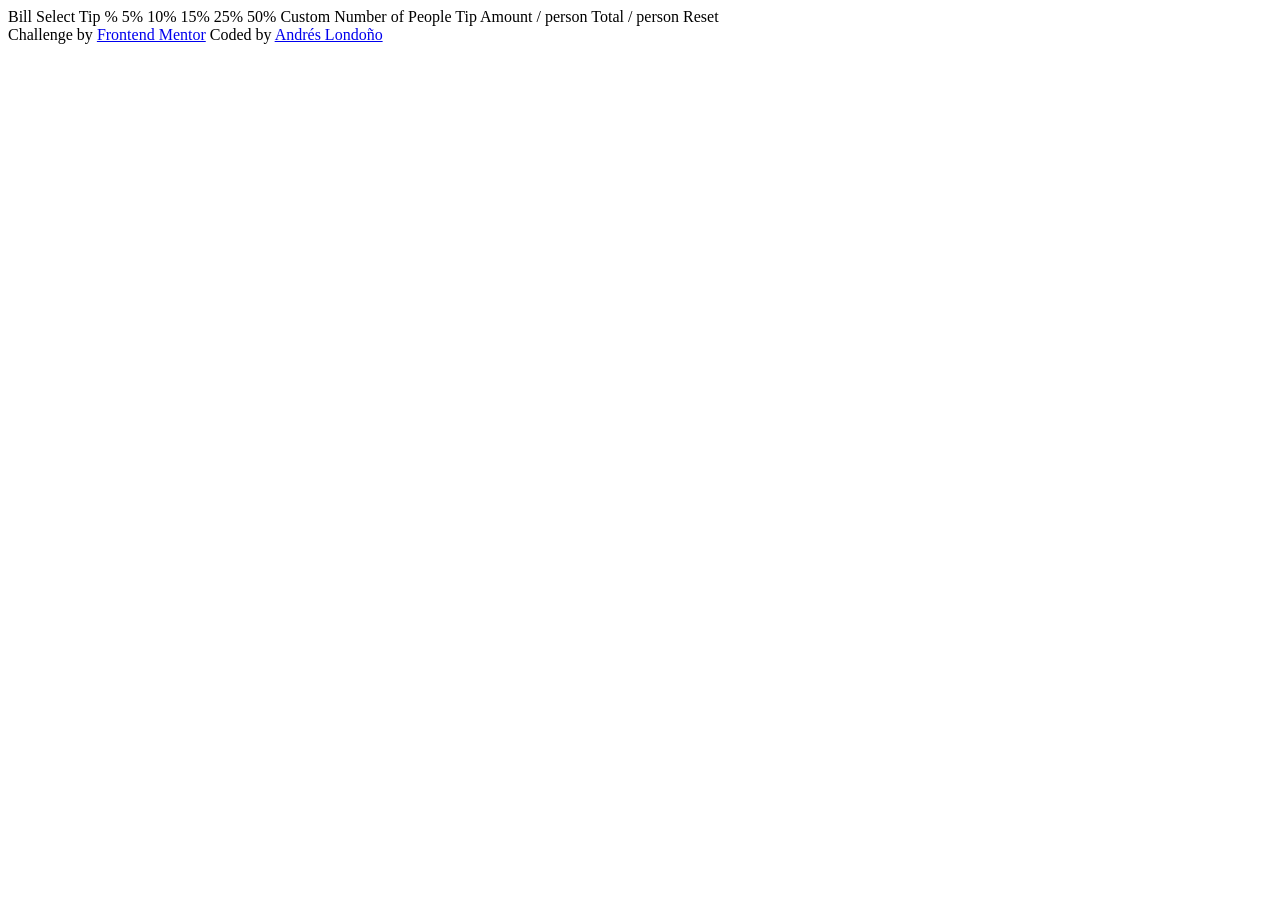
==== design/calculator.html @ 436c7199 "first commit" ====
<!DOCTYPE html>
<html lang="en">
  <head>
    <meta charset="UTF-8" />
    <meta name="viewport" content="width=device-width, initial-scale=1.0" />
    <!-- displays site properly based on user's device -->

    <link
      rel="icon"
      type="image/png"
      sizes="32x32"
      href="./images/favicon-32x32.png"
    />

    <title>Frontend Mentor | Tip calculator app</title>
  </head>
  <body>
    Bill Select Tip % 5% 10% 15% 25% 50% Custom Number of People Tip Amount /
    person Total / person Reset

    <div class="attribution">
      Challenge by
      <a href="https://www.frontendmentor.io?ref=challenge" target="_blank"
        >Frontend Mentor</a
      >
      Coded by <a href="#">Andrés Londoño</a>
    </div>
  </body>
</html>
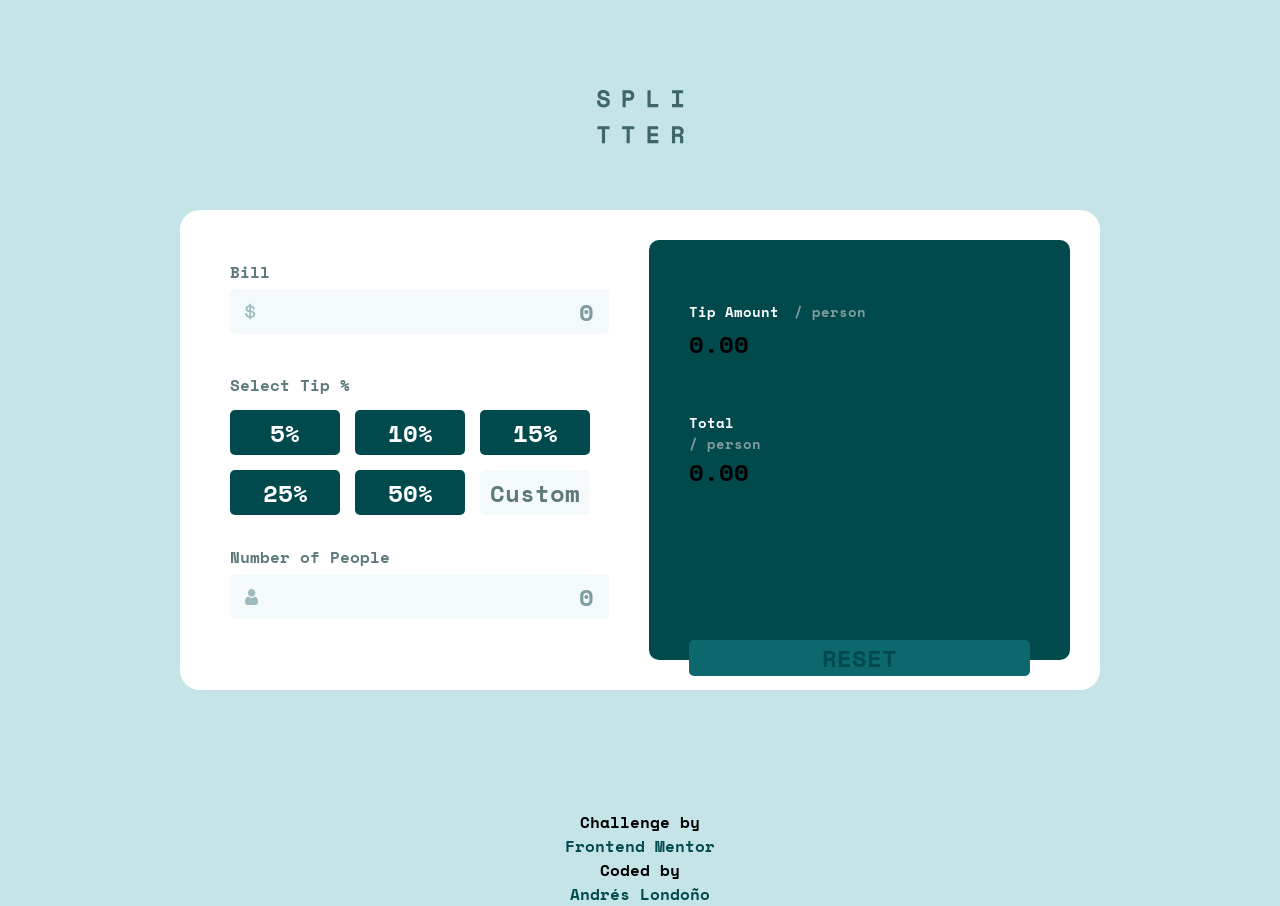
==== commit 14247117: "Desktop/Mobile" ====
--- a/design/calculator.html
+++ b/design/calculator.html
@@ -1,29 +1,82 @@
 <!DOCTYPE html>
 <html lang="en">
-  <head>
-    <meta charset="UTF-8" />
-    <meta name="viewport" content="width=device-width, initial-scale=1.0" />
-    <!-- displays site properly based on user's device -->
 
-    <link
-      rel="icon"
-      type="image/png"
-      sizes="32x32"
-      href="./images/favicon-32x32.png"
-    />
+<head>
+  <meta charset="UTF-8" />
+  <meta name="viewport" content="width=device-width, initial-scale=1.0" />
+  <link rel="icon" type="image/png" sizes="32x32" href="./images/favicon-32x32.png" />
+  <link rel="preconnect" href="https://fonts.googleapis.com" />
+  <link rel="preconnect" href="https://fonts.gstatic.com" crossorigin />
+  <link
+    href="https://fonts.googleapis.com/css2?family=Barlow+Semi+Condensed:ital,wght@0,100;0,200;0,300;0,400;0,500;0,600;0,700;0,800;0,900;1,100;1,200;1,300;1,400;1,500;1,600;1,700;1,800;1,900&family=Fraunces:ital,opsz,wght@0,9..144,100..900;1,9..144,100..900&family=Inter:ital,opsz,wght@0,14..32,100..900;1,14..32,100..900&family=Manrope:wght@200..800&family=Montserrat:ital,wght@0,100..900;1,100..900&family=Poppins:ital,wght@0,100;0,200;0,300;0,400;0,500;0,600;0,700;0,800;0,900;1,100;1,200;1,300;1,400;1,500;1,600;1,700;1,800;1,900&family=Space+Mono:ital,wght@0,400;0,700;1,400;1,700&display=swap"
+    rel="stylesheet" />
+  <link rel="stylesheet" href="./css/style.css" />
+  <title>Frontend Mentor | Tip calculator app</title>
+</head>
 
-    <title>Frontend Mentor | Tip calculator app</title>
-  </head>
-  <body>
-    Bill Select Tip % 5% 10% 15% 25% 50% Custom Number of People Tip Amount /
-    person Total / person Reset
+<body>
 
-    <div class="attribution">
-      Challenge by
-      <a href="https://www.frontendmentor.io?ref=challenge" target="_blank"
-        >Frontend Mentor</a
-      >
-      Coded by <a href="#">Andrés Londoño</a>
+  <div class="logo">
+    <img src="../images/logo.svg" alt="" />
+  </div>
+
+  <div class="container">
+
+    <div class="container_one">
+
+      </form>
+
+      <div class="bill">
+        <label>Bill</label>
+        <input class="amount" placeholder="0" type="text">
+      </div>
+
+      <label for="bill" class="select_tip">Select Tip %</label>
+
+      <div class="percents">
+        <button>5%</button>
+        <button>10%</button>
+        <button>15%</button>
+        <button>25%</button>
+        <button>50%</button>
+        <button class="custom">Custom</button>
+      </div>
+
+      <div class="number_of_people">
+        <label for="number_of_people">Number of People</label>
+        <input class="people" placeholder="0" type="text">
+
+      </div>
+
     </div>
-  </body>
-</html>
+
+    <div class="container_two">
+
+      <div class="t_a_p_p">
+        <div class="test">
+          <label class="tip_amount">Tip Amount</label>
+          <label class="per_person">/ person</label>
+        </div>
+        <span>0.00</span>
+      </div>
+
+      <div class="t_p_p">
+        <label class="total">Total</label>
+        <label class="per_person">/ person</label>
+        <span>0.00</span>
+      </div>
+
+      <button class="reset">RESET</button>
+    </div>
+
+  </div>
+
+  <div class="attribution">
+    Challenge by
+    <a href="https://www.frontendmentor.io/challenges/tip-calculator-app-ugJNGbJUX" target="_blank">Frontend Mentor</a>
+    Coded by
+    <a href="https://github.com/andreslondono00/tip-calculator-app">Andrés Londoño</a>
+  </div>
+</body>
+
+</html>
--- a/design/css/style.css
+++ b/design/css/style.css
@@ -0,0 +1,3 @@
+@import url(./reset.css);
+@import url(./calculator.css);
+@import url(./mobile.css);
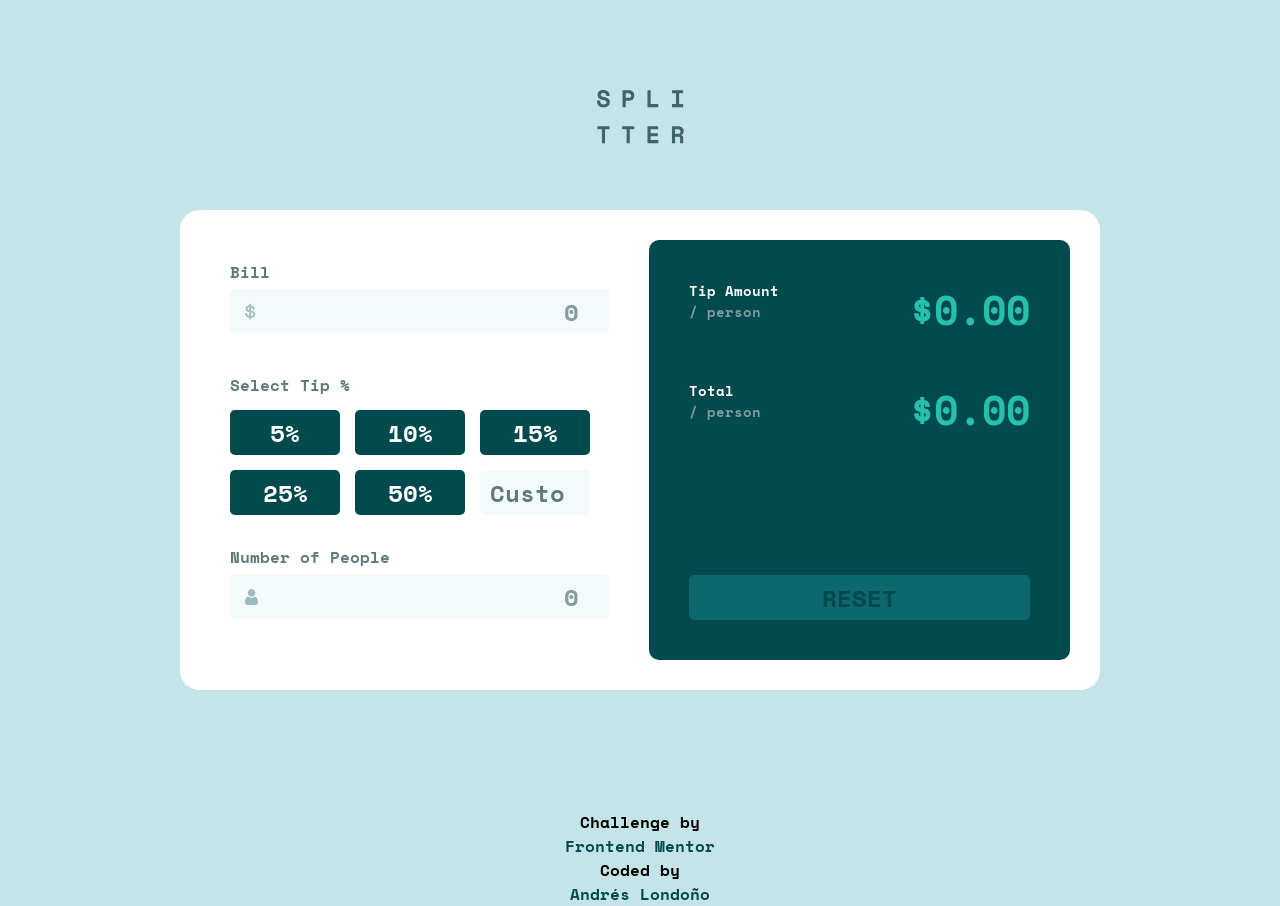
==== commit 2277e50c: "Desktop/Mobile" ====
--- a/design/calculator.html
+++ b/design/calculator.html
@@ -28,23 +28,26 @@
 
       <div class="bill">
         <label>Bill</label>
-        <input class="amount" placeholder="0" type="text">
+        <input type="number" class="amount" placeholder="0" min="0" />
       </div>
 
       <label for="bill" class="select_tip">Select Tip %</label>
 
       <div class="percents">
-        <button>5%</button>
-        <button>10%</button>
-        <button>15%</button>
-        <button>25%</button>
-        <button>50%</button>
-        <button class="custom">Custom</button>
+        <button id="5_percent">5%</button>
+        <button id="10_percent">10%</button>
+        <button id="15_percent">15%</button>
+        <button id="25_percent">25%</button>
+        <button id="50_percent">50%</button>
+        <input type="number" class="custom" placeholder="Custom" min="0" max="100" />
       </div>
 
       <div class="number_of_people">
-        <label for="number_of_people">Number of People</label>
-        <input class="people" placeholder="0" type="text">
+        <div class="cant_be_zero_error">
+          <label for="number_of_people">Number of People</label>
+          <label for="cant_be_zero" class="cant_be_zero">Can't be zero</label>
+        </div>
+        <input type="number" class="people" placeholder="0" min="0" />
 
       </div>
 
@@ -52,21 +55,29 @@
 
     <div class="container_two">
 
-      <div class="t_a_p_p">
-        <div class="test">
-          <label class="tip_amount">Tip Amount</label>
+      <div class="tip_container">
+        <div class="text">
+          <label class="tip_amount_per_person">Tip Amount</label>
           <label class="per_person">/ person</label>
         </div>
-        <span>0.00</span>
+        <div class="tip">
+          <span>$</span>
+          <span id="tip_amount">0.00</span>
+        </div>
       </div>
 
-      <div class="t_p_p">
-        <label class="total">Total</label>
-        <label class="per_person">/ person</label>
-        <span>0.00</span>
+      <div class="tip_container">
+        <div class="text">
+          <label class="tip_amount_per_person">Total</label>
+          <label class="per_person">/ person</label>
+        </div>
+        <div class="tip">
+          <span>$</span>
+          <span id="total">0.00</span>
+        </div>
       </div>
 
-      <button class="reset">RESET</button>
+      <button id="reset" class="reset" onclick="onResetClick()">RESET</button>
     </div>
 
   </div>
@@ -77,6 +88,7 @@
     Coded by
     <a href="https://github.com/andreslondono00/tip-calculator-app">Andrés Londoño</a>
   </div>
+  <script type="text/javascript" src="./js/calculator.js"></script>
 </body>
 
 </html>
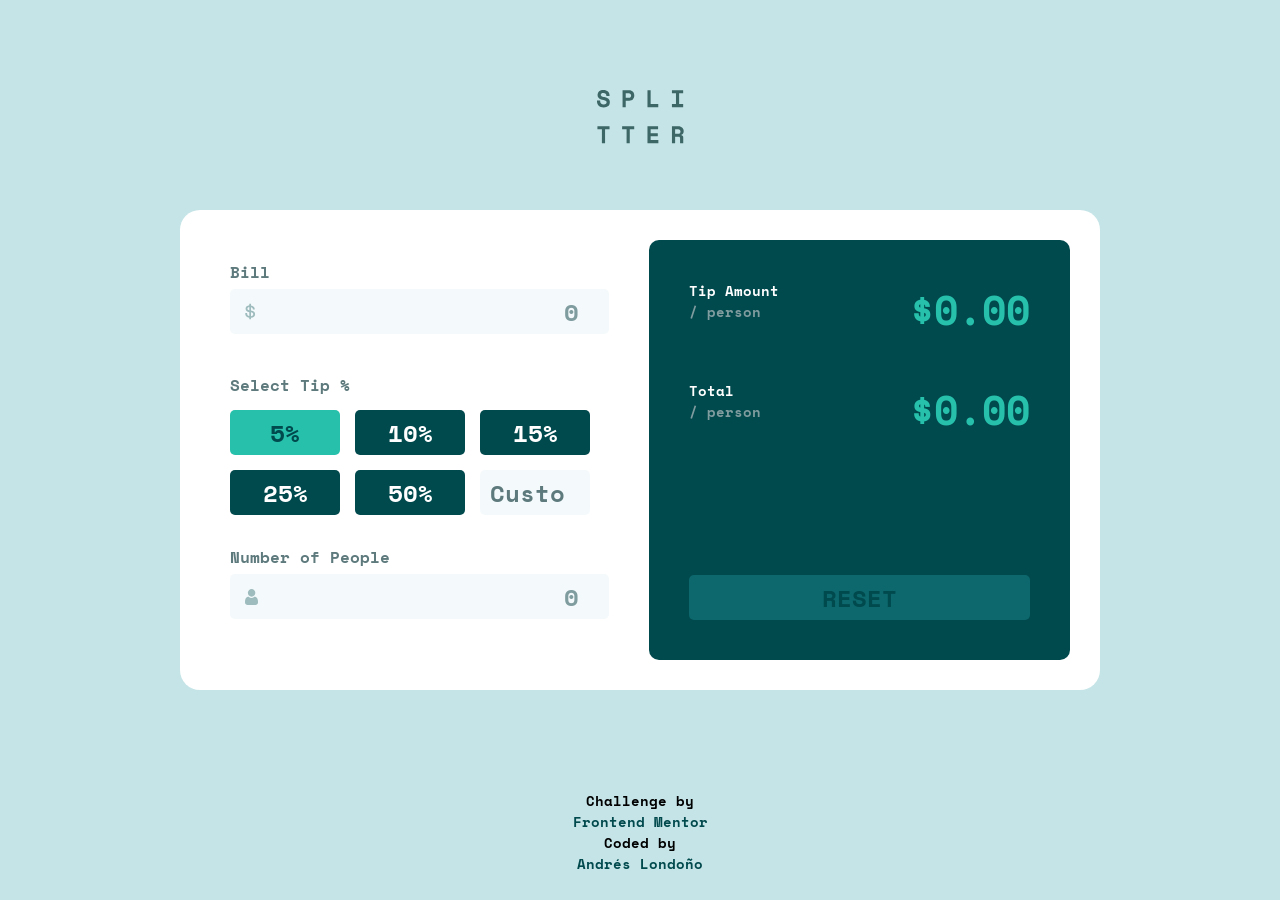
==== commit c248d1ea: "README Updated" ====
--- a/design/calculator.html
+++ b/design/calculator.html
@@ -1,94 +1,94 @@
-<!DOCTYPE html>
-<html lang="en">
-
-<head>
-  <meta charset="UTF-8" />
-  <meta name="viewport" content="width=device-width, initial-scale=1.0" />
-  <link rel="icon" type="image/png" sizes="32x32" href="./images/favicon-32x32.png" />
-  <link rel="preconnect" href="https://fonts.googleapis.com" />
-  <link rel="preconnect" href="https://fonts.gstatic.com" crossorigin />
-  <link
-    href="https://fonts.googleapis.com/css2?family=Barlow+Semi+Condensed:ital,wght@0,100;0,200;0,300;0,400;0,500;0,600;0,700;0,800;0,900;1,100;1,200;1,300;1,400;1,500;1,600;1,700;1,800;1,900&family=Fraunces:ital,opsz,wght@0,9..144,100..900;1,9..144,100..900&family=Inter:ital,opsz,wght@0,14..32,100..900;1,14..32,100..900&family=Manrope:wght@200..800&family=Montserrat:ital,wght@0,100..900;1,100..900&family=Poppins:ital,wght@0,100;0,200;0,300;0,400;0,500;0,600;0,700;0,800;0,900;1,100;1,200;1,300;1,400;1,500;1,600;1,700;1,800;1,900&family=Space+Mono:ital,wght@0,400;0,700;1,400;1,700&display=swap"
-    rel="stylesheet" />
-  <link rel="stylesheet" href="./css/style.css" />
-  <title>Frontend Mentor | Tip calculator app</title>
-</head>
-
-<body>
-
-  <div class="logo">
-    <img src="../images/logo.svg" alt="" />
-  </div>
-
-  <div class="container">
-
-    <div class="container_one">
-
-      </form>
-
-      <div class="bill">
-        <label>Bill</label>
-        <input type="number" class="amount" placeholder="0" min="0" />
-      </div>
-
-      <label for="bill" class="select_tip">Select Tip %</label>
-
-      <div class="percents">
-        <button id="5_percent">5%</button>
-        <button id="10_percent">10%</button>
-        <button id="15_percent">15%</button>
-        <button id="25_percent">25%</button>
-        <button id="50_percent">50%</button>
-        <input type="number" class="custom" placeholder="Custom" min="0" max="100" />
-      </div>
-
-      <div class="number_of_people">
-        <div class="cant_be_zero_error">
-          <label for="number_of_people">Number of People</label>
-          <label for="cant_be_zero" class="cant_be_zero">Can't be zero</label>
-        </div>
-        <input type="number" class="people" placeholder="0" min="0" />
-
-      </div>
-
-    </div>
-
-    <div class="container_two">
-
-      <div class="tip_container">
-        <div class="text">
-          <label class="tip_amount_per_person">Tip Amount</label>
-          <label class="per_person">/ person</label>
-        </div>
-        <div class="tip">
-          <span>$</span>
-          <span id="tip_amount">0.00</span>
-        </div>
-      </div>
-
-      <div class="tip_container">
-        <div class="text">
-          <label class="tip_amount_per_person">Total</label>
-          <label class="per_person">/ person</label>
-        </div>
-        <div class="tip">
-          <span>$</span>
-          <span id="total">0.00</span>
-        </div>
-      </div>
-
-      <button id="reset" class="reset" onclick="onResetClick()">RESET</button>
-    </div>
-
-  </div>
-
-  <div class="attribution">
-    Challenge by
-    <a href="https://www.frontendmentor.io/challenges/tip-calculator-app-ugJNGbJUX" target="_blank">Frontend Mentor</a>
-    Coded by
-    <a href="https://github.com/andreslondono00/tip-calculator-app">Andrés Londoño</a>
-  </div>
-  <script type="text/javascript" src="./js/calculator.js"></script>
-</body>
-
+<!DOCTYPE html>
+<html lang="en">
+
+<head>
+  <meta charset="UTF-8" />
+  <meta name="viewport" content="width=device-width, initial-scale=1.0" />
+  <link rel="icon" type="image/png" sizes="32x32" href="../images/favicon-32x32.png" />
+  <link rel="preconnect" href="https://fonts.googleapis.com" />
+  <link rel="preconnect" href="https://fonts.gstatic.com" crossorigin />
+  <link
+    href="https://fonts.googleapis.com/css2?family=Barlow+Semi+Condensed:ital,wght@0,100;0,200;0,300;0,400;0,500;0,600;0,700;0,800;0,900;1,100;1,200;1,300;1,400;1,500;1,600;1,700;1,800;1,900&family=Fraunces:ital,opsz,wght@0,9..144,100..900;1,9..144,100..900&family=Inter:ital,opsz,wght@0,14..32,100..900;1,14..32,100..900&family=Manrope:wght@200..800&family=Montserrat:ital,wght@0,100..900;1,100..900&family=Poppins:ital,wght@0,100;0,200;0,300;0,400;0,500;0,600;0,700;0,800;0,900;1,100;1,200;1,300;1,400;1,500;1,600;1,700;1,800;1,900&family=Space+Mono:ital,wght@0,400;0,700;1,400;1,700&display=swap"
+    rel="stylesheet" />
+  <link rel="stylesheet" href="./css/style.css" />
+  <title>Frontend Mentor | Tip calculator app</title>
+</head>
+
+<body>
+
+  <div class="logo">
+    <img src="../images/logo.svg" alt="" />
+  </div>
+
+  <div class="container">
+
+    <div class="container_one">
+
+      </form>
+
+      <div class="bill">
+        <label>Bill</label>
+        <input type="number" class="amount" step="0.01" placeholder="0" min="0" />
+      </div>
+
+      <label for="bill" class="select_tip">Select Tip %</label>
+
+      <div class="percents">
+        <button id="5_percent" class="percent_button">5%</button>
+        <button id="10_percent" class="percent_button">10%</button>
+        <button id="15_percent" class="percent_button">15%</button>
+        <button id="25_percent" class="percent_button">25%</button>
+        <button id="50_percent" class="percent_button">50%</button>
+        <input type="number" class="custom" placeholder="Custom" min="0" max="100" />
+      </div>
+
+      <div class="number_of_people">
+        <div class="cant_be_zero_error">
+          <label for="number_of_people">Number of People</label>
+          <label id="cant_be_zero" for="cant_be_zero" class="cant_be_zero">Can't be zero</label>
+        </div>
+        <input type="number" class="people" placeholder="0" min="0" />
+
+      </div>
+
+    </div>
+
+    <div class="container_two">
+
+      <div class="tip_container">
+        <div class="text">
+          <label class="tip_amount_per_person">Tip Amount</label>
+          <label class="per_person">/ person</label>
+        </div>
+        <div class="tip">
+          <span>$</span>
+          <span id="tip_amount">0.00</span>
+        </div>
+      </div>
+
+      <div class="tip_container">
+        <div class="text">
+          <label class="tip_amount_per_person">Total</label>
+          <label class="per_person">/ person</label>
+        </div>
+        <div class="tip">
+          <span>$</span>
+          <span id="total">0.00</span>
+        </div>
+      </div>
+
+      <button id="reset" class="reset">RESET</button>
+    </div>
+
+  </div>
+
+  <div class="attribution">
+    Challenge by
+    <a href="https://www.frontendmentor.io/challenges/tip-calculator-app-ugJNGbJUX" target="_blank">Frontend Mentor</a>
+    Coded by
+    <a href="https://github.com/andreslondono00/tip-calculator-app">Andrés Londoño</a>
+  </div>
+  <script type="text/javascript" src="./js/calculator.js"></script>
+</body>
+
 </html>
--- a/design/css/style.css
+++ b/design/css/style.css
@@ -1,3 +1,3 @@
-@import url(./reset.css);
-@import url(./calculator.css);
-@import url(./mobile.css);
+@import url(./reset.css);
+@import url(./calculator.css);
+@import url(./mobile.css);
